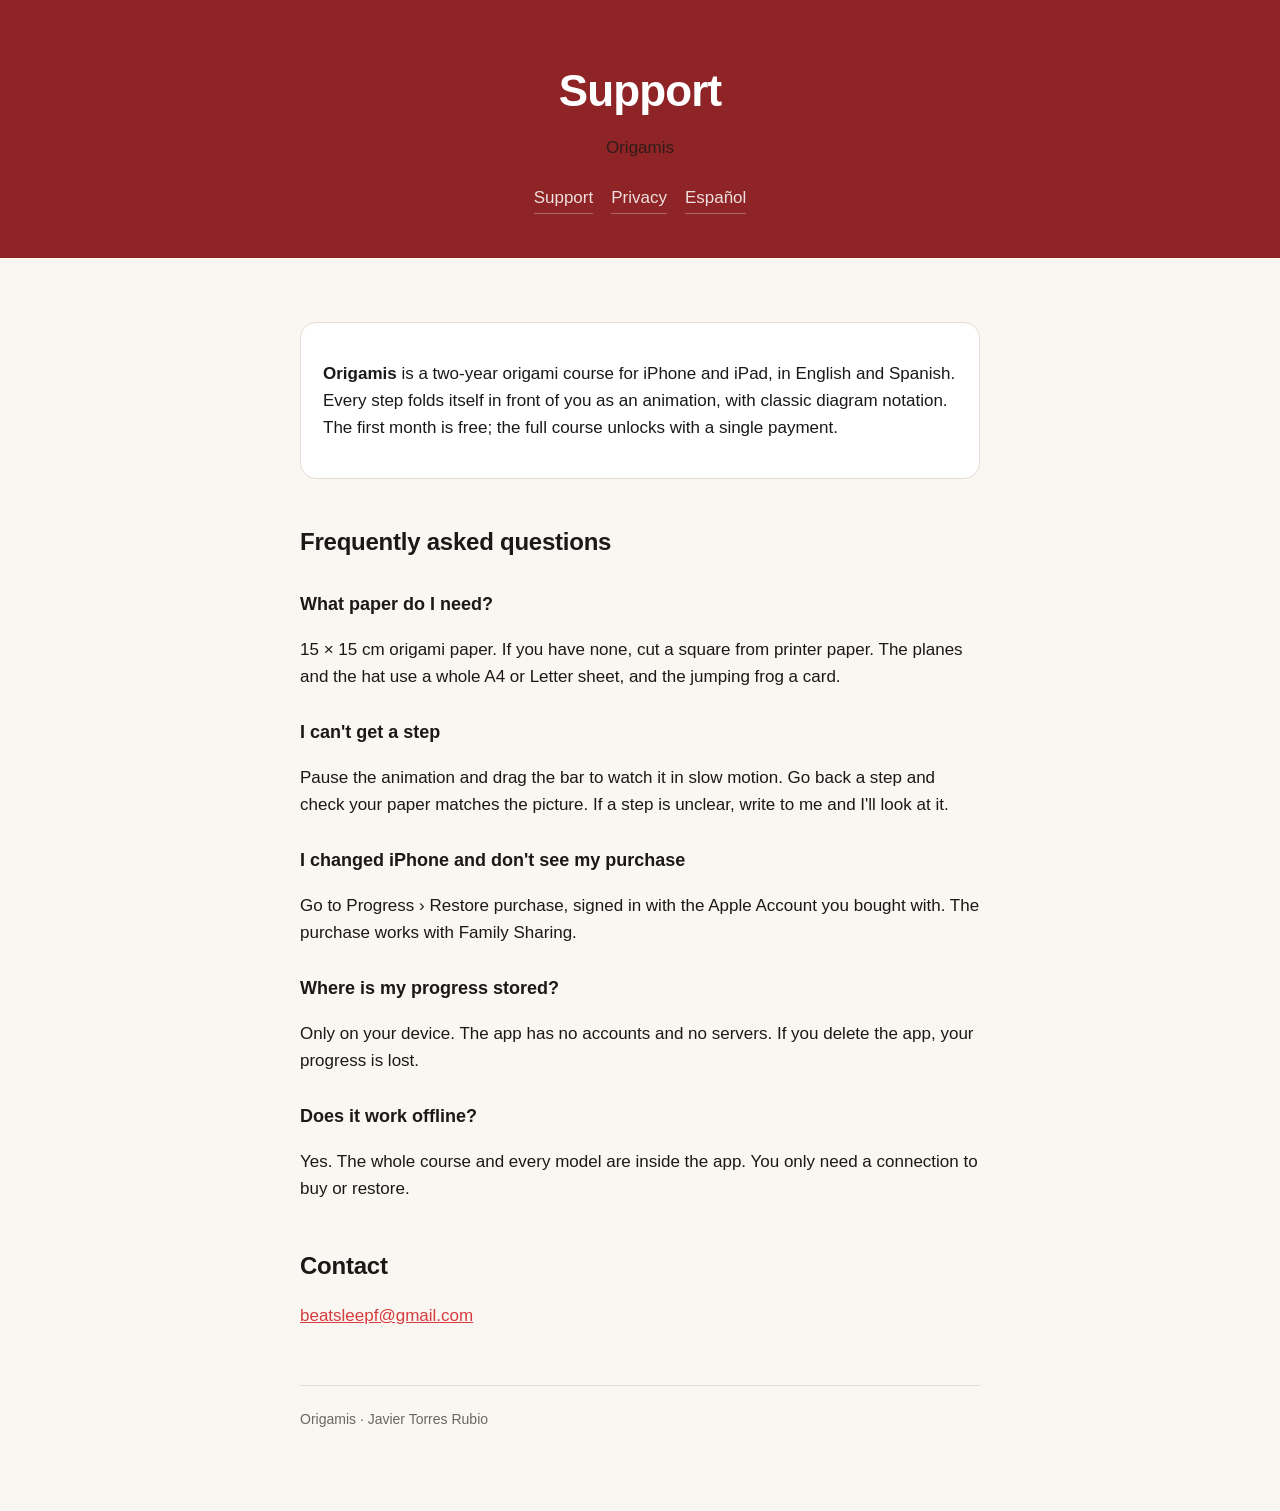
==== en/index.html @ 6068fe9b "Origamis support and privacy pages Co-Authored-By: Claude Opus 5.5 <noreply@anthropic.com>" ====
<!doctype html>
<html lang="en">
<head>
<meta charset="utf-8">
<meta name="viewport" content="width=device-width, initial-scale=1, viewport-fit=cover">
<title>Origamis: step-by-step origami course — Support</title>
<link rel="canonical" href="https://javi7899.github.io/origamis-web/en/">
<link rel="alternate" hreflang="es" href="https://javi7899.github.io/origamis-web/">
<link rel="alternate" hreflang="en" href="https://javi7899.github.io/origamis-web/en/">
<meta name="description" content="Help for Origamis, the two-year origami course with every fold animated.">
<link rel="stylesheet" href="../estilo.css">
</head>
<body>
<header>
  <h1>Support</h1>
  <p>Origamis</p>
  <nav><a href="index.html">Support</a> <a href="privacy.html">Privacy</a> <a href="../" hreflang="es" lang="es">Español</a></nav>
</header>
<main>
  <div class="card"><p><strong>Origamis</strong> is a two-year origami course for iPhone and iPad, in English and Spanish. Every step folds itself in front of you as an animation, with classic diagram notation. The first month is free; the full course unlocks with a single payment.</p></div>
  <h2>Frequently asked questions</h2>
  <h3>What paper do I need?</h3>
  <p>15 × 15 cm origami paper. If you have none, cut a square from printer paper. The planes and the hat use a whole A4 or Letter sheet, and the jumping frog a card.</p>
  <h3>I can't get a step</h3>
  <p>Pause the animation and drag the bar to watch it in slow motion. Go back a step and check your paper matches the picture. If a step is unclear, write to me and I'll look at it.</p>
  <h3>I changed iPhone and don't see my purchase</h3>
  <p>Go to Progress › Restore purchase, signed in with the Apple Account you bought with. The purchase works with Family Sharing.</p>
  <h3>Where is my progress stored?</h3>
  <p>Only on your device. The app has no accounts and no servers. If you delete the app, your progress is lost.</p>
  <h3>Does it work offline?</h3>
  <p>Yes. The whole course and every model are inside the app. You only need a connection to buy or restore.</p>
  <h2>Contact</h2>
  <p><span data-correo><noscript>beatsleepf (at) gmail.com</noscript></span></p>
  <footer>Origamis · Javier Torres Rubio</footer>
</main>
<script src="contacto.js"></script>
</body>
</html>
---- estilo.css ----
:root {
  --canvas: #FAF7F2; --surface: #FFFFFF; --ink: #1A1917; --subtle: #6B6660;
  --hairline: #E3DDD3; --brand: #D63C3E; --deep: #8F2426;
}
@media (prefers-color-scheme: dark) {
  :root {
    --canvas: #11100F; --surface: #1C1B19; --ink: #F2EFE9; --subtle: #A39C93;
    --hairline: #2E2C29; --brand: #FF6A6B; --deep: #7A1F21;
  }
}
* { box-sizing: border-box; }
body {
  margin: 0; background: var(--canvas); color: var(--ink);
  font: 17px/1.6 -apple-system, BlinkMacSystemFont, "Segoe UI", Roboto, sans-serif;
  -webkit-font-smoothing: antialiased;
}
/* Nada de backdrop-filter en una cabecera fija: crea un contexto de composición
   que oscurece toda la página que queda por debajo. */
header {
  background: var(--deep); color: #fff; padding: 56px 20px 44px; text-align: center;
}
header h1 { margin: 0 0 8px; font-size: clamp(30px, 7vw, 44px); letter-spacing: -0.02em; }
header p { margin: 0; opacity: 0.8; font-size: 17px; }
nav { display: flex; gap: 18px; justify-content: center; margin-top: 22px; flex-wrap: wrap; }
nav a { color: #fff; opacity: 0.85; text-decoration: none; border-bottom: 1px solid rgba(255,255,255,.35); padding-bottom: 2px; }
nav a:hover { opacity: 1; }
main { max-width: 720px; margin: 0 auto; padding: 44px 20px 80px; }
h2 { font-size: 24px; margin: 44px 0 12px; letter-spacing: -0.01em; }
h2:first-child { margin-top: 0; }
h3 { font-size: 18px; margin: 28px 0 6px; }
p, li { color: var(--ink); }
.subtle { color: var(--subtle); }
ul { padding-left: 22px; }
li { margin-bottom: 8px; }
.card {
  background: var(--surface); border: 1px solid var(--hairline);
  border-radius: 16px; padding: 20px 22px; margin: 20px 0;
}
a { color: var(--brand); }
footer { border-top: 1px solid var(--hairline); margin-top: 56px; padding-top: 22px; color: var(--subtle); font-size: 14px; }
code { background: var(--hairline); padding: 2px 6px; border-radius: 5px; font-size: 14px; }
@media (prefers-reduced-motion: reduce) { * { transition: none !important; animation: none !important; } }
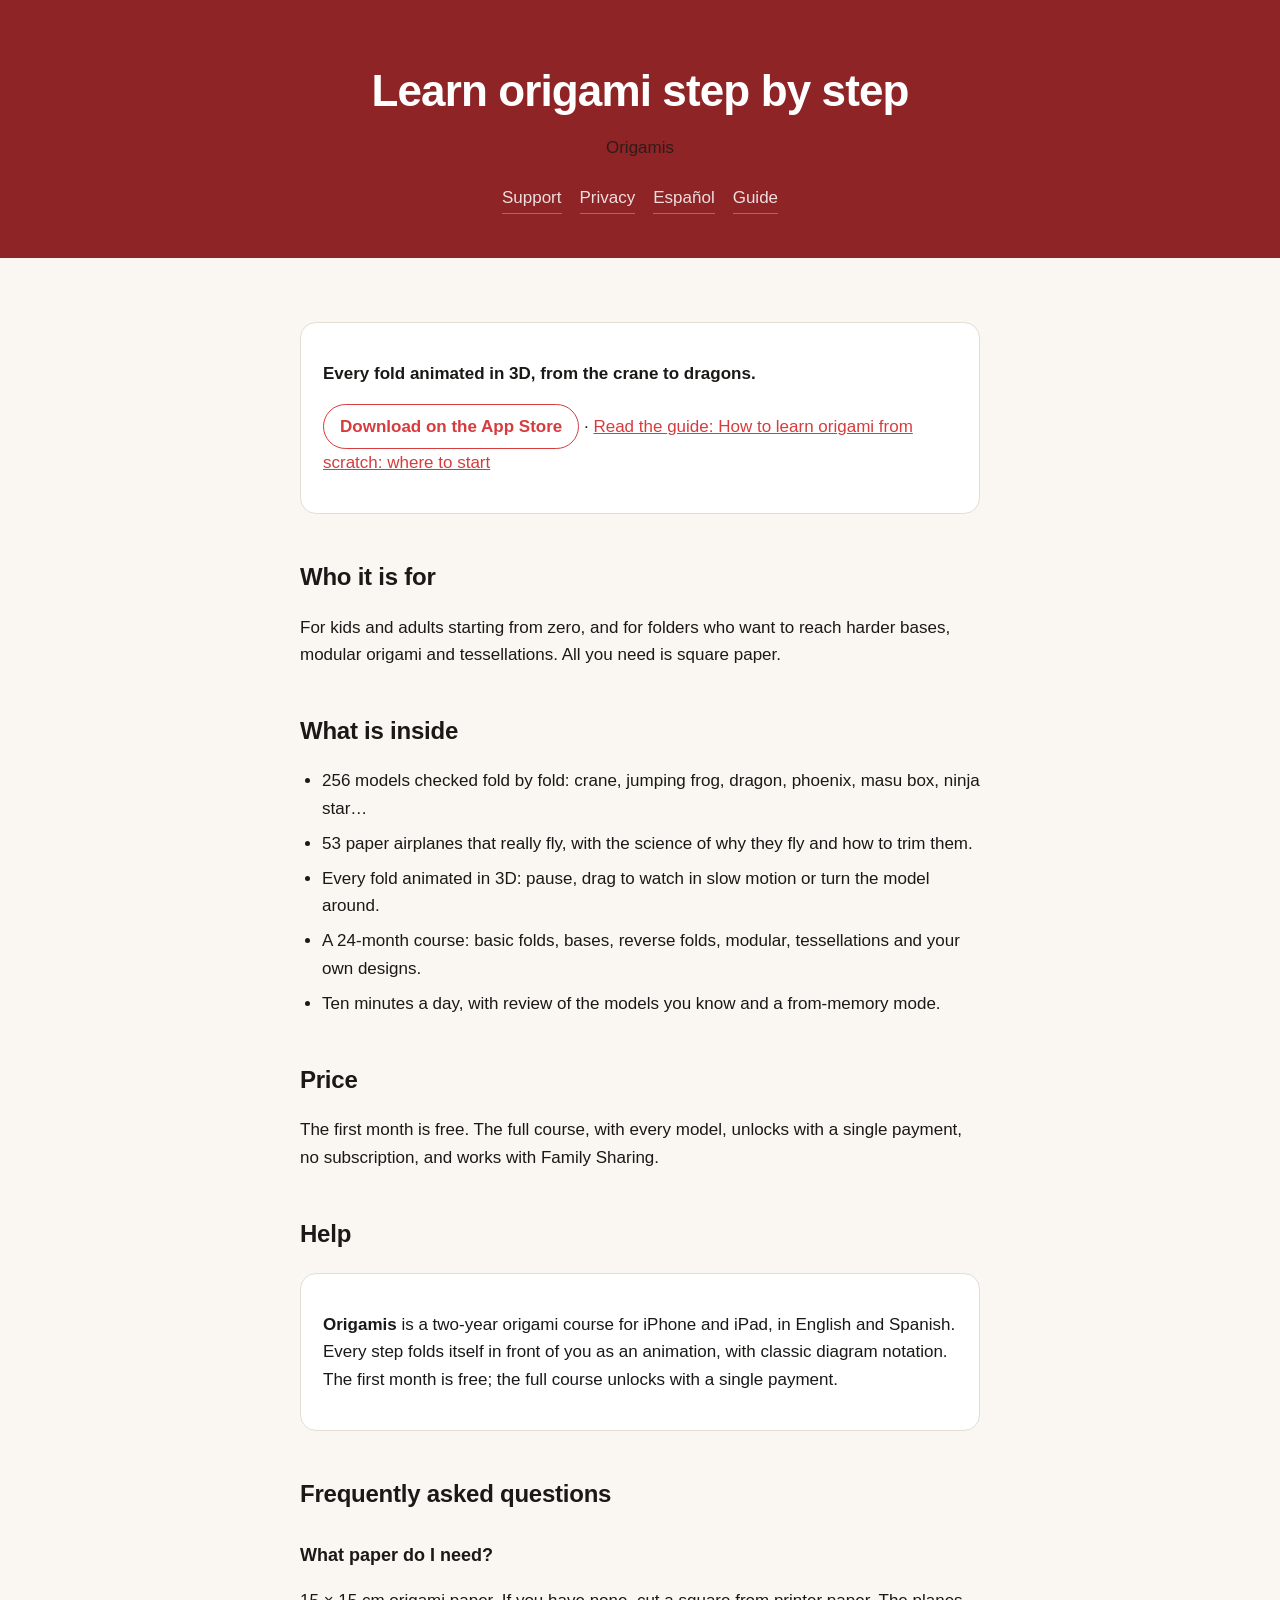
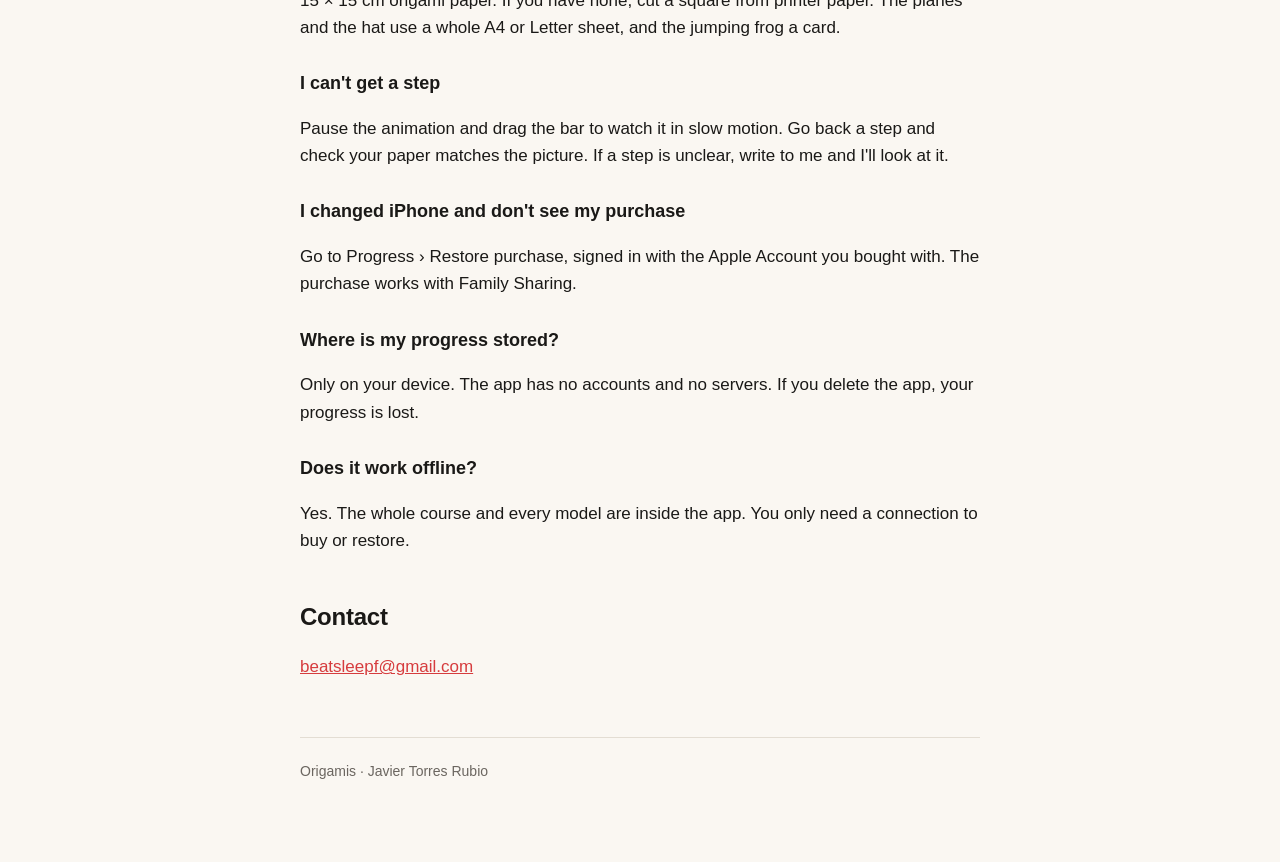
==== commit f3ad15b0: "Presentation, practical guide (es/en), App Store banner and structured data Co-Authored-By: Claude O" ====
--- a/en/index.html
+++ b/en/index.html
@@ -3,20 +3,35 @@
 <head>
 <meta charset="utf-8">
 <meta name="viewport" content="width=device-width, initial-scale=1, viewport-fit=cover">
-<title>Origamis: step-by-step origami course — Support</title>
+<title>Origamis: learn origami step by step, with every fold in 3D</title>
+<meta name="apple-itunes-app" content="app-id=6819988476">
+<script type="application/ld+json">{"@context": "https://schema.org", "@type": "SoftwareApplication", "name": "Origamis", "operatingSystem": "iOS, iPadOS", "applicationCategory": "EducationalApplication", "inLanguage": "en", "description": "A two-year origami course for iPhone and iPad: 256 models and 53 paper airplanes, every fold animated in 3D. First month free, then one payment.", "url": "https://javi7899.github.io/origamis-web/en/", "downloadUrl": "https://apps.apple.com/app/id6819988476", "offers": {"@type": "Offer", "price": "0", "priceCurrency": "EUR"}}</script>
 <link rel="canonical" href="https://javi7899.github.io/origamis-web/en/">
 <link rel="alternate" hreflang="es" href="https://javi7899.github.io/origamis-web/">
 <link rel="alternate" hreflang="en" href="https://javi7899.github.io/origamis-web/en/">
-<meta name="description" content="Help for Origamis, the two-year origami course with every fold animated.">
+<meta name="description" content="A two-year origami course for iPhone and iPad: 256 models and 53 paper airplanes, every fold animated in 3D. First month free, then one payment.">
 <link rel="stylesheet" href="../estilo.css">
 </head>
 <body>
 <header>
-  <h1>Support</h1>
+  <h1>Learn origami step by step</h1>
   <p>Origamis</p>
-  <nav><a href="index.html">Support</a> <a href="privacy.html">Privacy</a> <a href="../" hreflang="es" lang="es">Español</a></nav>
+  <nav><a href="index.html">Support</a> <a href="privacy.html">Privacy</a> <a href="../" hreflang="es" lang="es">Español</a> <a href="guide.html">Guide</a></nav>
 </header>
 <main>
+  <!-- presentacion -->
+  <section class="card">
+    <p><strong>Every fold animated in 3D, from the crane to dragons.</strong></p>
+    <p><a class="tienda" href="https://apps.apple.com/app/id6819988476">Download on the App Store</a> · <a href="guide.html">Read the guide: How to learn origami from scratch: where to start</a></p>
+  </section>
+  <h2>Who it is for</h2>
+  <p>For kids and adults starting from zero, and for folders who want to reach harder bases, modular origami and tessellations. All you need is square paper.</p>
+  <h2>What is inside</h2>
+  <ul><li>256 models checked fold by fold: crane, jumping frog, dragon, phoenix, masu box, ninja star…</li><li>53 paper airplanes that really fly, with the science of why they fly and how to trim them.</li><li>Every fold animated in 3D: pause, drag to watch in slow motion or turn the model around.</li><li>A 24-month course: basic folds, bases, reverse folds, modular, tessellations and your own designs.</li><li>Ten minutes a day, with review of the models you know and a from-memory mode.</li></ul>
+  <h2>Price</h2>
+  <p>The first month is free. The full course, with every model, unlocks with a single payment, no subscription, and works with Family Sharing.</p>
+  <h2>Help</h2>
+  <!-- /presentacion -->
   <div class="card"><p><strong>Origamis</strong> is a two-year origami course for iPhone and iPad, in English and Spanish. Every step folds itself in front of you as an animation, with classic diagram notation. The first month is free; the full course unlocks with a single payment.</p></div>
   <h2>Frequently asked questions</h2>
   <h3>What paper do I need?</h3>
--- a/estilo.css
+++ b/estilo.css
@@ -40,3 +40,6 @@
 footer { border-top: 1px solid var(--hairline); margin-top: 56px; padding-top: 22px; color: var(--subtle); font-size: 14px; }
 code { background: var(--hairline); padding: 2px 6px; border-radius: 5px; font-size: 14px; }
 @media (prefers-reduced-motion: reduce) { * { transition: none !important; animation: none !important; } }
+
+/* Enlace a la App Store en la presentación. */
+a.tienda { display: inline-block; font-weight: 600; text-decoration: none; padding: 8px 16px; border-radius: 999px; border: 1px solid currentColor; }
